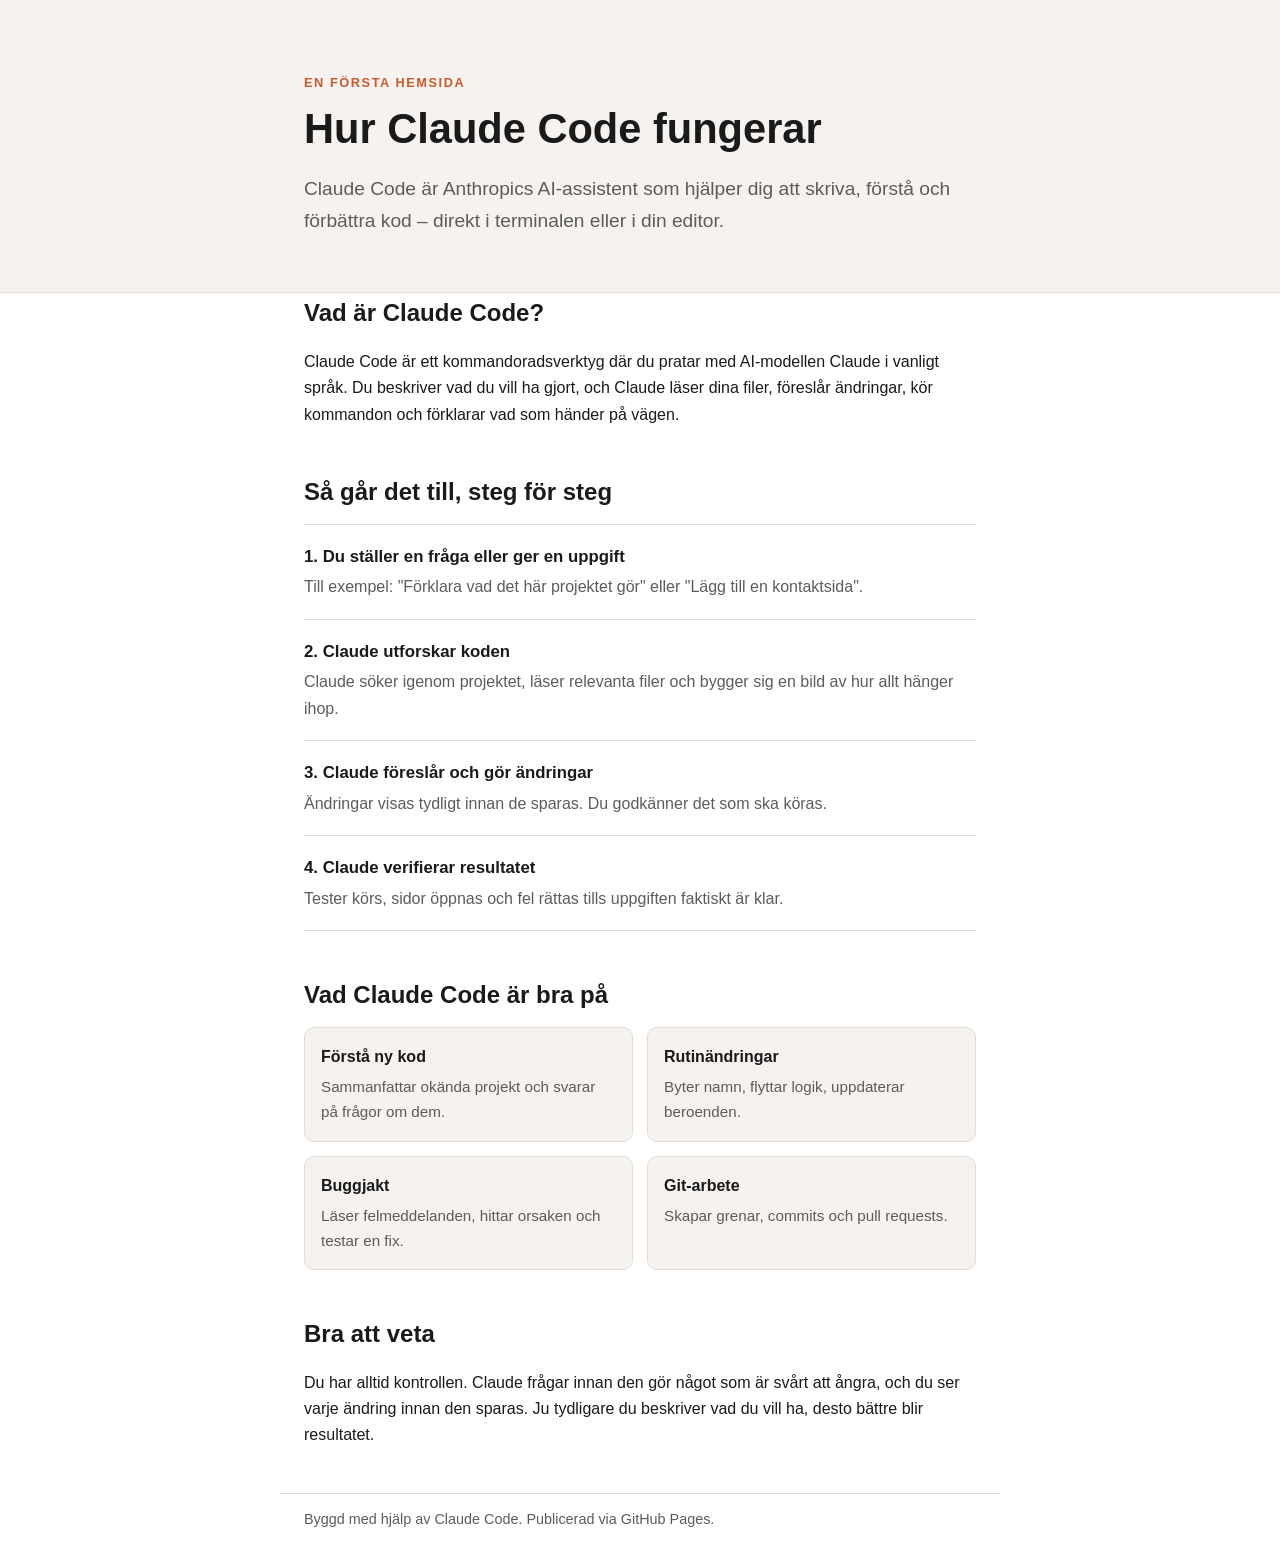
==== index.html @ 73a7a4e3 "Första versionen av hemsidan om Claude Code Co-Authored-By: Claude Sonnet 5 <noreply@anthropic.com>" ====
<!DOCTYPE html>
<html lang="sv">
<head>
  <meta charset="UTF-8" />
  <meta name="viewport" content="width=device-width, initial-scale=1.0" />
  <title>Hur Claude Code fungerar</title>
  <meta name="description" content="En enkel introduktion till Claude Code – Anthropics AI-assistent för programmering i terminalen." />
  <link rel="stylesheet" href="style.css" />
</head>
<body>
  <header class="hero">
    <div class="wrap">
      <p class="kicker">En första hemsida</p>
      <h1>Hur Claude&nbsp;Code fungerar</h1>
      <p class="lead">
        Claude Code är Anthropics AI-assistent som hjälper dig att skriva, förstå
        och förbättra kod – direkt i terminalen eller i din editor.
      </p>
    </div>
  </header>

  <main class="wrap">
    <section>
      <h2>Vad är Claude Code?</h2>
      <p>
        Claude Code är ett kommandoradsverktyg där du pratar med AI-modellen Claude
        i vanligt språk. Du beskriver vad du vill ha gjort, och Claude läser dina
        filer, föreslår ändringar, kör kommandon och förklarar vad som händer på vägen.
      </p>
    </section>

    <section>
      <h2>Så går det till, steg för steg</h2>
      <ol class="steps">
        <li>
          <h3>1. Du ställer en fråga eller ger en uppgift</h3>
          <p>Till exempel: "Förklara vad det här projektet gör" eller "Lägg till en kontaktsida".</p>
        </li>
        <li>
          <h3>2. Claude utforskar koden</h3>
          <p>Claude söker igenom projektet, läser relevanta filer och bygger sig en bild av hur allt hänger ihop.</p>
        </li>
        <li>
          <h3>3. Claude föreslår och gör ändringar</h3>
          <p>Ändringar visas tydligt innan de sparas. Du godkänner det som ska köras.</p>
        </li>
        <li>
          <h3>4. Claude verifierar resultatet</h3>
          <p>Tester körs, sidor öppnas och fel rättas tills uppgiften faktiskt är klar.</p>
        </li>
      </ol>
    </section>

    <section>
      <h2>Vad Claude Code är bra på</h2>
      <ul class="grid">
        <li><strong>Förstå ny kod</strong><span>Sammanfattar okända projekt och svarar på frågor om dem.</span></li>
        <li><strong>Rutinändringar</strong><span>Byter namn, flyttar logik, uppdaterar beroenden.</span></li>
        <li><strong>Buggjakt</strong><span>Läser felmeddelanden, hittar orsaken och testar en fix.</span></li>
        <li><strong>Git-arbete</strong><span>Skapar grenar, commits och pull requests.</span></li>
      </ul>
    </section>

    <section>
      <h2>Bra att veta</h2>
      <p>
        Du har alltid kontrollen. Claude frågar innan den gör något som är svårt att
        ångra, och du ser varje ändring innan den sparas. Ju tydligare du beskriver
        vad du vill ha, desto bättre blir resultatet.
      </p>
    </section>
  </main>

  <footer class="wrap">
    <p>Byggd med hjälp av Claude Code. Publicerad via GitHub Pages.</p>
  </footer>
</body>
</html>
---- style.css ----
:root {
  color-scheme: light dark;
  --bg: #ffffff;
  --fg: #1a1a1a;
  --muted: #5c5c5c;
  --accent: #c65b2e;
  --card: #f5f2ef;
  --border: #e2ddd7;
}

@media (prefers-color-scheme: dark) {
  :root {
    --bg: #16130f;
    --fg: #ece7e1;
    --muted: #a49c92;
    --accent: #e0895c;
    --card: #211d18;
    --border: #322c25;
  }
}

* { box-sizing: border-box; }

body {
  margin: 0;
  background: var(--bg);
  color: var(--fg);
  font-family: -apple-system, BlinkMacSystemFont, "Segoe UI", Roboto, Helvetica, Arial, sans-serif;
  line-height: 1.65;
}

.wrap {
  max-width: 720px;
  margin: 0 auto;
  padding: 0 24px;
}

.hero {
  background: var(--card);
  border-bottom: 1px solid var(--border);
  padding: 72px 0 56px;
}

.kicker {
  text-transform: uppercase;
  letter-spacing: 0.12em;
  font-size: 0.8rem;
  font-weight: 600;
  color: var(--accent);
  margin: 0 0 12px;
}

h1 {
  font-size: 2.6rem;
  line-height: 1.15;
  margin: 0 0 20px;
}

.lead {
  font-size: 1.2rem;
  color: var(--muted);
  margin: 0;
}

main { padding: 48px 0; }

section { margin-bottom: 44px; }

h2 {
  font-size: 1.5rem;
  margin: 0 0 12px;
}

h3 {
  font-size: 1.05rem;
  margin: 0 0 4px;
}

.steps {
  list-style: none;
  padding: 0;
  margin: 0;
  counter-reset: step;
}

.steps li {
  padding: 18px 0;
  border-top: 1px solid var(--border);
}

.steps li:last-child { border-bottom: 1px solid var(--border); }

.steps p { margin: 0; color: var(--muted); }

.grid {
  list-style: none;
  padding: 0;
  margin: 0;
  display: grid;
  grid-template-columns: repeat(2, 1fr);
  gap: 14px;
}

.grid li {
  background: var(--card);
  border: 1px solid var(--border);
  border-radius: 10px;
  padding: 16px;
  display: flex;
  flex-direction: column;
  gap: 4px;
}

.grid span { color: var(--muted); font-size: 0.95rem; }

footer {
  border-top: 1px solid var(--border);
  padding: 28px 0 56px;
  color: var(--muted);
  font-size: 0.9rem;
}

@media (max-width: 560px) {
  h1 { font-size: 2rem; }
  .grid { grid-template-columns: 1fr; }
  .hero { padding: 48px 0 40px; }
}
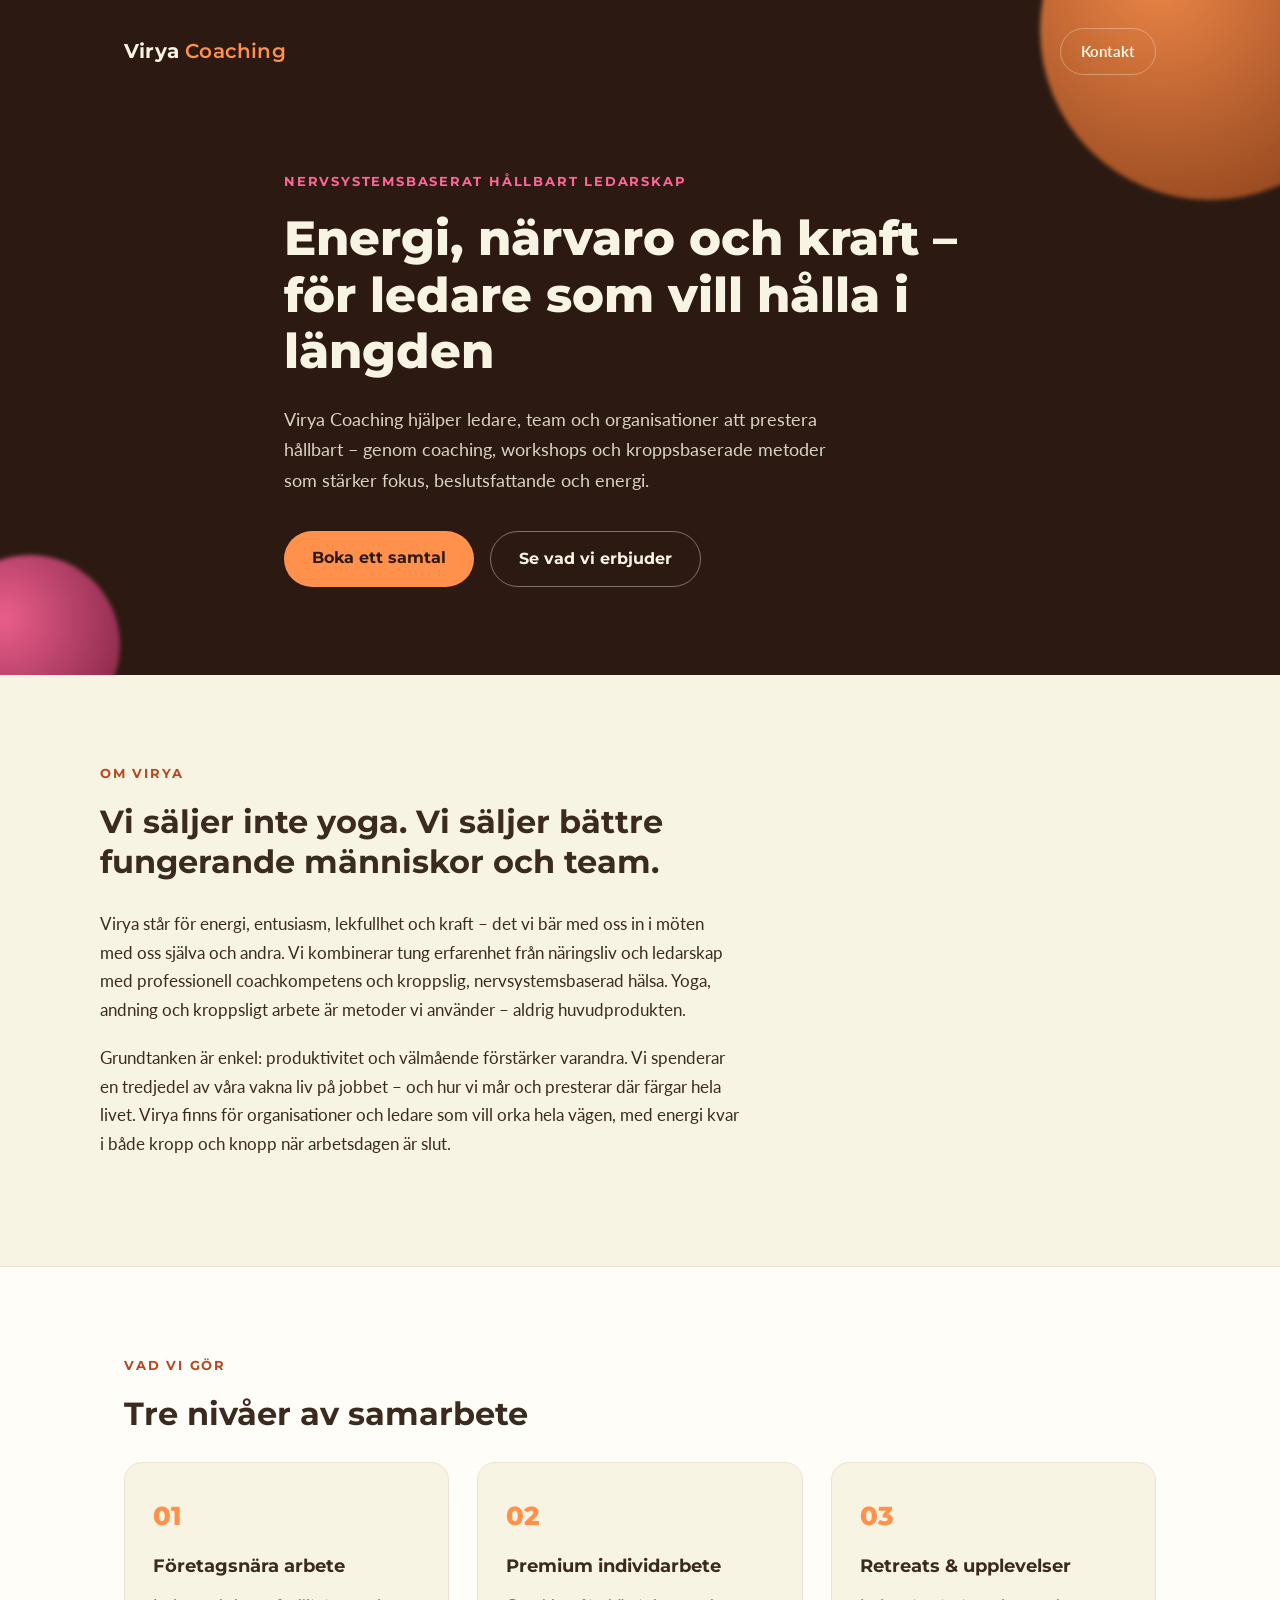
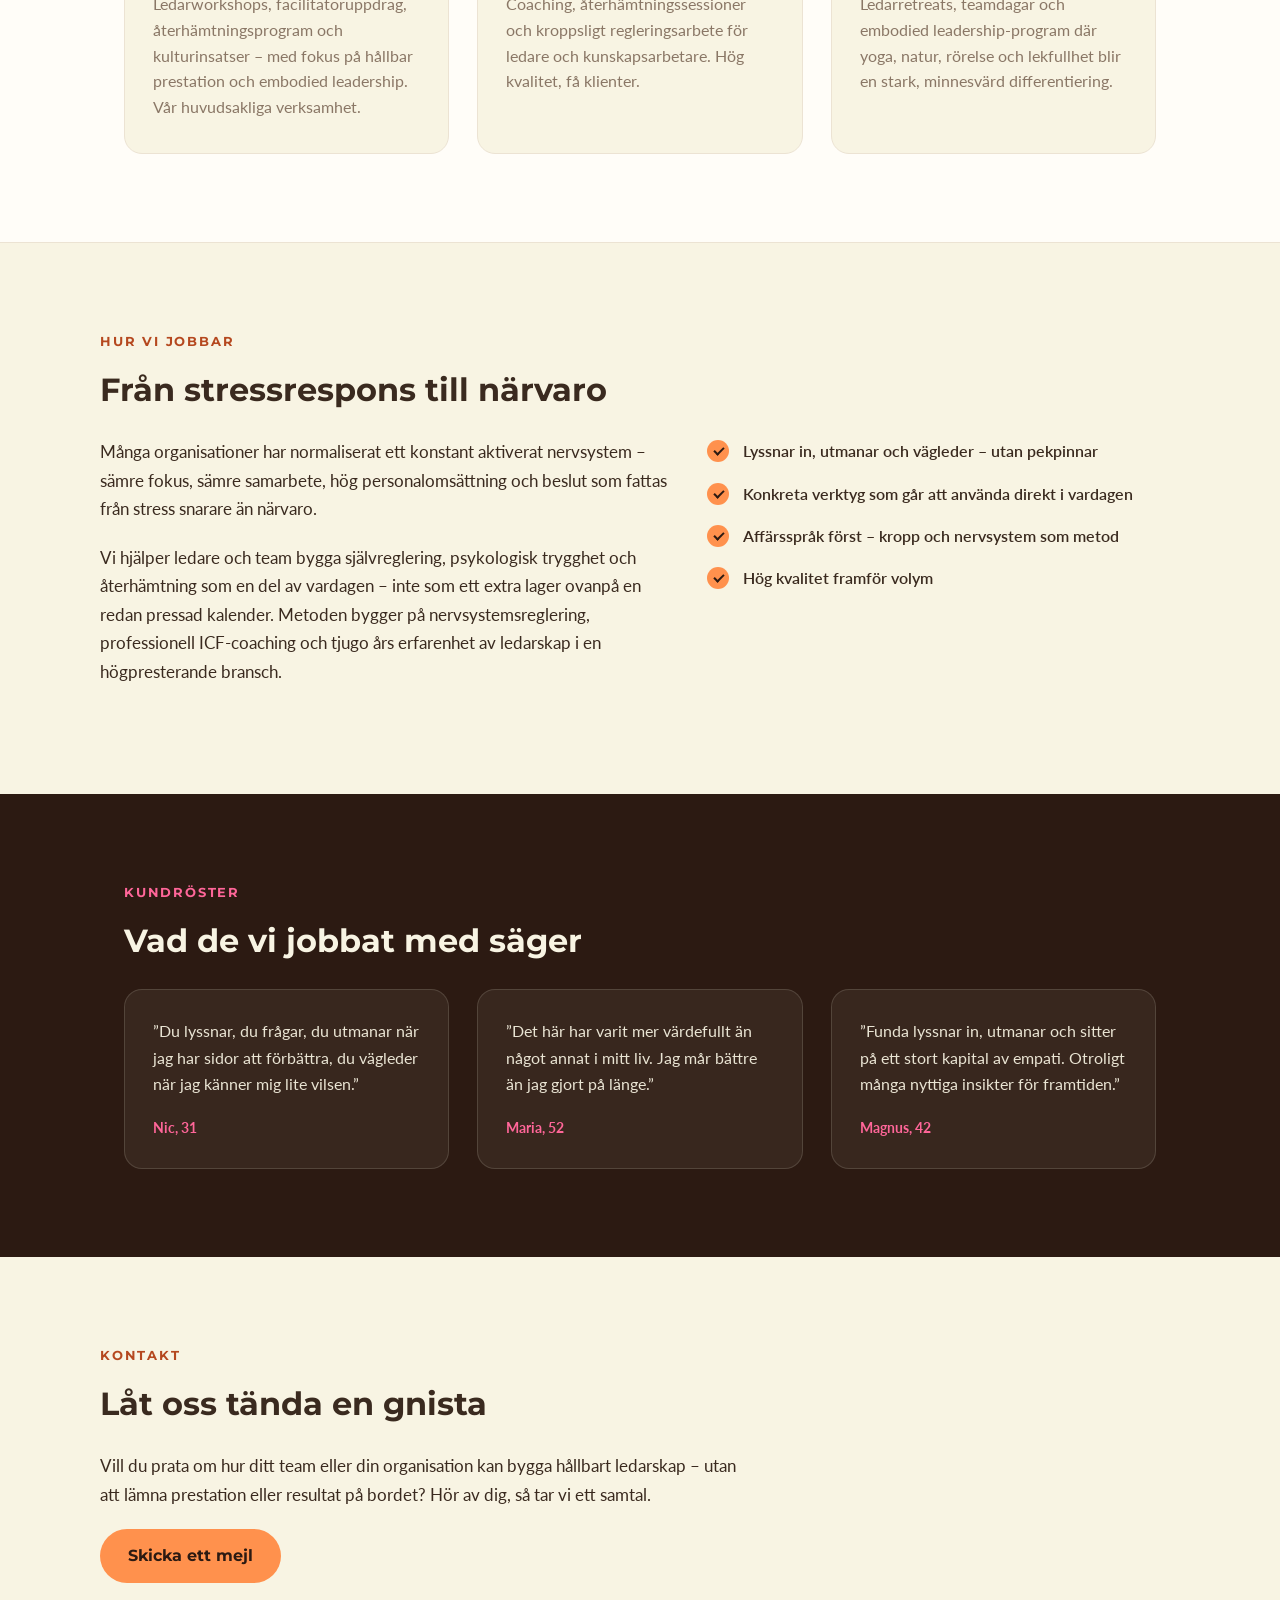
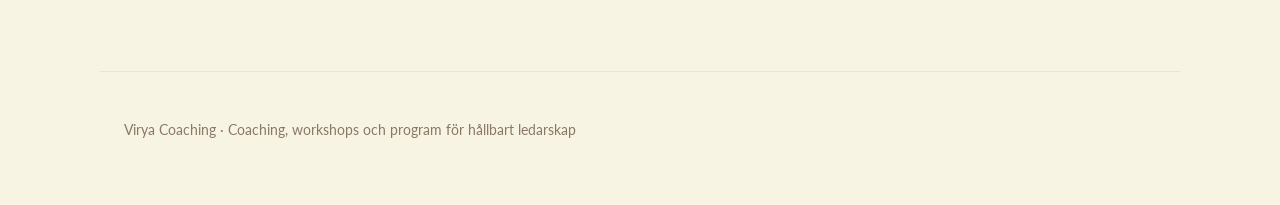
==== commit 4ac9d0c7: "Ersätt Claude Code-sidan med Virya Coachings landningssida Ny hemsida med företagets erbjudande, arb" ====
--- a/index.html
+++ b/index.html
@@ -3,76 +3,154 @@
 <head>
   <meta charset="UTF-8" />
   <meta name="viewport" content="width=device-width, initial-scale=1.0" />
-  <title>Hur Claude Code fungerar</title>
-  <meta name="description" content="En enkel introduktion till Claude Code – Anthropics AI-assistent för programmering i terminalen." />
+  <title>Virya Coaching</title>
+  <meta name="description" content="Virya Coaching – nervsystemsbaserat hållbart ledarskap. Coaching, workshops och program för ledare, team och organisationer som vill prestera hållbart." />
+  <link rel="preconnect" href="https://fonts.googleapis.com" />
+  <link rel="preconnect" href="https://fonts.gstatic.com" crossorigin />
+  <link href="https://fonts.googleapis.com/css2?family=Montserrat:wght@500;600;700;800&family=Lato:wght@400;700&display=swap" rel="stylesheet" />
   <link rel="stylesheet" href="style.css" />
 </head>
 <body>
+
   <header class="hero">
-    <div class="wrap">
-      <p class="kicker">En första hemsida</p>
-      <h1>Hur Claude&nbsp;Code fungerar</h1>
+    <div class="blob blob--orange" aria-hidden="true"></div>
+    <div class="blob blob--rosa" aria-hidden="true"></div>
+    <nav class="wrap nav">
+      <span class="logo">Virya <span>Coaching</span></span>
+      <a class="nav-cta" href="#kontakt">Kontakt</a>
+    </nav>
+    <div class="wrap hero-inner">
+      <p class="kicker">Nervsystemsbaserat hållbart ledarskap</p>
+      <h1>Energi, närvaro och kraft&nbsp;– <br class="hide-mobile" />för ledare som vill hålla i längden</h1>
       <p class="lead">
-        Claude Code är Anthropics AI-assistent som hjälper dig att skriva, förstå
-        och förbättra kod – direkt i terminalen eller i din editor.
+        Virya Coaching hjälper ledare, team och organisationer att prestera
+        hållbart – genom coaching, workshops och kroppsbaserade metoder som
+        stärker fokus, beslutsfattande och energi.
       </p>
+      <div class="hero-actions">
+        <a class="btn btn--primary" href="#kontakt">Boka ett samtal</a>
+        <a class="btn btn--ghost" href="#vad-vi-gor">Se vad vi erbjuder</a>
+      </div>
     </div>
   </header>
 
-  <main class="wrap">
-    <section>
-      <h2>Vad är Claude Code?</h2>
-      <p>
-        Claude Code är ett kommandoradsverktyg där du pratar med AI-modellen Claude
-        i vanligt språk. Du beskriver vad du vill ha gjort, och Claude läser dina
-        filer, föreslår ändringar, kör kommandon och förklarar vad som händer på vägen.
+  <main>
+
+    <section id="om-oss" class="wrap section">
+      <p class="kicker kicker--dark">Om Virya</p>
+      <h2>Vi säljer inte yoga. Vi säljer bättre fungerande människor och team.</h2>
+      <p class="section-lead">
+        Virya står för energi, entusiasm, lekfullhet och kraft – det vi bär med
+        oss in i möten med oss själva och andra. Vi kombinerar tung erfarenhet
+        från näringsliv och ledarskap med professionell coachkompetens och
+        kroppslig, nervsystemsbaserad hälsa. Yoga, andning och kroppsligt
+        arbete är metoder vi använder – aldrig huvudprodukten.
+      </p>
+      <p class="section-lead">
+        Grundtanken är enkel: produktivitet och välmående förstärker varandra.
+        Vi spenderar en tredjedel av våra vakna liv på jobbet – och hur vi mår
+        och presterar där färgar hela livet. Virya finns för organisationer och
+        ledare som vill orka hela vägen, med energi kvar i både kropp och
+        knopp när arbetsdagen är slut.
       </p>
     </section>
 
-    <section>
-      <h2>Så går det till, steg för steg</h2>
-      <ol class="steps">
-        <li>
-          <h3>1. Du ställer en fråga eller ger en uppgift</h3>
-          <p>Till exempel: "Förklara vad det här projektet gör" eller "Lägg till en kontaktsida".</p>
-        </li>
-        <li>
-          <h3>2. Claude utforskar koden</h3>
-          <p>Claude söker igenom projektet, läser relevanta filer och bygger sig en bild av hur allt hänger ihop.</p>
-        </li>
-        <li>
-          <h3>3. Claude föreslår och gör ändringar</h3>
-          <p>Ändringar visas tydligt innan de sparas. Du godkänner det som ska köras.</p>
-        </li>
-        <li>
-          <h3>4. Claude verifierar resultatet</h3>
-          <p>Tester körs, sidor öppnas och fel rättas tills uppgiften faktiskt är klar.</p>
-        </li>
-      </ol>
+    <section id="vad-vi-gor" class="section section--card">
+      <div class="wrap">
+        <p class="kicker kicker--dark">Vad vi gör</p>
+        <h2>Tre nivåer av samarbete</h2>
+        <div class="grid grid--3">
+          <article class="card">
+            <span class="card-number">01</span>
+            <h3>Företagsnära arbete</h3>
+            <p>Ledarworkshops, facilitatoruppdrag, återhämtningsprogram och
+              kulturinsatser – med fokus på hållbar prestation och embodied
+              leadership. Vår huvudsakliga verksamhet.</p>
+          </article>
+          <article class="card">
+            <span class="card-number">02</span>
+            <h3>Premium individarbete</h3>
+            <p>Coaching, återhämtningssessioner och kroppsligt regleringsarbete
+              för ledare och kunskapsarbetare. Hög kvalitet, få klienter.</p>
+          </article>
+          <article class="card">
+            <span class="card-number">03</span>
+            <h3>Retreats &amp; upplevelser</h3>
+            <p>Ledarretreats, teamdagar och embodied leadership-program där
+              yoga, natur, rörelse och lekfullhet blir en stark, minnesvärd
+              differentiering.</p>
+          </article>
+        </div>
+      </div>
     </section>
 
-    <section>
-      <h2>Vad Claude Code är bra på</h2>
-      <ul class="grid">
-        <li><strong>Förstå ny kod</strong><span>Sammanfattar okända projekt och svarar på frågor om dem.</span></li>
-        <li><strong>Rutinändringar</strong><span>Byter namn, flyttar logik, uppdaterar beroenden.</span></li>
-        <li><strong>Buggjakt</strong><span>Läser felmeddelanden, hittar orsaken och testar en fix.</span></li>
-        <li><strong>Git-arbete</strong><span>Skapar grenar, commits och pull requests.</span></li>
-      </ul>
+    <section id="hur-vi-jobbar" class="wrap section">
+      <p class="kicker kicker--dark">Hur vi jobbar</p>
+      <h2>Från stressrespons till närvaro</h2>
+      <div class="grid grid--2 grid--align-center">
+        <div>
+          <p class="section-lead">
+            Många organisationer har normaliserat ett konstant aktiverat
+            nervsystem – sämre fokus, sämre samarbete, hög personalomsättning
+            och beslut som fattas från stress snarare än närvaro.
+          </p>
+          <p class="section-lead">
+            Vi hjälper ledare och team bygga självreglering, psykologisk
+            trygghet och återhämtning som en del av vardagen – inte som ett
+            extra lager ovanpå en redan pressad kalender. Metoden bygger på
+            nervsystemsreglering, professionell ICF-coaching och tjugo års
+            erfarenhet av ledarskap i en högpresterande bransch.
+          </p>
+        </div>
+        <ul class="checklist">
+          <li>Lyssnar in, utmanar och vägleder – utan pekpinnar</li>
+          <li>Konkreta verktyg som går att använda direkt i vardagen</li>
+          <li>Affärsspråk först – kropp och nervsystem som metod</li>
+          <li>Hög kvalitet framför volym</li>
+        </ul>
+      </div>
     </section>
 
-    <section>
-      <h2>Bra att veta</h2>
-      <p>
-        Du har alltid kontrollen. Claude frågar innan den gör något som är svårt att
-        ångra, och du ser varje ändring innan den sparas. Ju tydligare du beskriver
-        vad du vill ha, desto bättre blir resultatet.
+    <section id="rosterna" class="section section--dark">
+      <div class="wrap">
+        <p class="kicker">Kundröster</p>
+        <h2 class="h2--light">Vad de vi jobbat med säger</h2>
+        <div class="grid grid--3">
+          <blockquote class="quote">
+            <p>”Du lyssnar, du frågar, du utmanar när jag har sidor att
+              förbättra, du vägleder när jag känner mig lite vilsen.”</p>
+            <cite>Nic, 31</cite>
+          </blockquote>
+          <blockquote class="quote">
+            <p>”Det här har varit mer värdefullt än något annat i mitt liv.
+              Jag mår bättre än jag gjort på länge.”</p>
+            <cite>Maria, 52</cite>
+          </blockquote>
+          <blockquote class="quote">
+            <p>”Funda lyssnar in, utmanar och sitter på ett stort kapital av
+              empati. Otroligt många nyttiga insikter för framtiden.”</p>
+            <cite>Magnus, 42</cite>
+          </blockquote>
+        </div>
+      </div>
+    </section>
+
+    <section id="kontakt" class="wrap section section--contact">
+      <p class="kicker kicker--dark">Kontakt</p>
+      <h2>Låt oss tända en gnista</h2>
+      <p class="section-lead">
+        Vill du prata om hur ditt team eller din organisation kan bygga
+        hållbart ledarskap – utan att lämna prestation eller resultat på
+        bordet? Hör av dig, så tar vi ett samtal.
       </p>
+      <a class="btn btn--primary" href="mailto:hej@viryacoaching.se">Skicka ett mejl</a>
     </section>
+
   </main>
 
-  <footer class="wrap">
-    <p>Byggd med hjälp av Claude Code. Publicerad via GitHub Pages.</p>
+  <footer class="wrap footer">
+    <p>Virya Coaching · Coaching, workshops och program för hållbart ledarskap</p>
   </footer>
+
 </body>
 </html>
--- a/style.css
+++ b/style.css
@@ -1,127 +1,315 @@
 :root {
-  color-scheme: light dark;
-  --bg: #ffffff;
-  --fg: #1a1a1a;
-  --muted: #5c5c5c;
-  --accent: #c65b2e;
-  --card: #f5f2ef;
-  --border: #e2ddd7;
-}
-
-@media (prefers-color-scheme: dark) {
-  :root {
-    --bg: #16130f;
-    --fg: #ece7e1;
-    --muted: #a49c92;
-    --accent: #e0895c;
-    --card: #211d18;
-    --border: #322c25;
-  }
+  color-scheme: light;
+  --orange: #ff914d;
+  --orange-deep: #b5481f;
+  --beige: #f8f4e3;
+  --beige-card: #fffdf8;
+  --rosa: #ff6699;
+  --dark: #3a2a1f;
+  --dark-bg: #2c1a12;
+  --muted: #8a7766;
+  --border: #ece3d3;
+  --font-head: "Montserrat", -apple-system, BlinkMacSystemFont, "Segoe UI", sans-serif;
+  --font-body: "Lato", -apple-system, BlinkMacSystemFont, "Segoe UI", sans-serif;
 }
 
 * { box-sizing: border-box; }
+
+html { scroll-behavior: smooth; }
 
 body {
   margin: 0;
-  background: var(--bg);
-  color: var(--fg);
-  font-family: -apple-system, BlinkMacSystemFont, "Segoe UI", Roboto, Helvetica, Arial, sans-serif;
+  background: var(--beige);
+  color: var(--dark);
+  font-family: var(--font-body);
   line-height: 1.65;
+  -webkit-font-smoothing: antialiased;
 }
 
 .wrap {
-  max-width: 720px;
+  max-width: 1080px;
   margin: 0 auto;
   padding: 0 24px;
 }
 
+a { color: inherit; }
+
+/* ---------- Hero ---------- */
+
 .hero {
-  background: var(--card);
-  border-bottom: 1px solid var(--border);
-  padding: 72px 0 56px;
+  position: relative;
+  overflow: hidden;
+  background: var(--dark-bg);
+  color: var(--beige);
+  padding-bottom: 88px;
+}
+
+.blob {
+  position: absolute;
+  border-radius: 50%;
+  filter: blur(2px);
+  opacity: 0.9;
+  pointer-events: none;
+}
+
+.blob--orange {
+  width: 340px;
+  height: 340px;
+  top: -140px;
+  right: -100px;
+  background: radial-gradient(circle at 35% 35%, var(--orange), #a85224 75%);
+}
+
+.blob--rosa {
+  width: 180px;
+  height: 180px;
+  bottom: -60px;
+  left: -60px;
+  background: radial-gradient(circle at 35% 35%, var(--rosa), #9c2f56 75%);
+}
+
+.nav {
+  position: relative;
+  z-index: 2;
+  display: flex;
+  align-items: center;
+  justify-content: space-between;
+  padding: 28px 24px 0;
+}
+
+.logo {
+  font-family: var(--font-head);
+  font-weight: 700;
+  font-size: 1.25rem;
+  letter-spacing: 0.01em;
+}
+
+.logo span { color: var(--orange); font-weight: 600; }
+
+.nav-cta {
+  text-decoration: none;
+  font-weight: 700;
+  font-size: 0.95rem;
+  padding: 10px 20px;
+  border: 1px solid rgba(248, 244, 227, 0.35);
+  border-radius: 999px;
+  transition: background 0.2s ease, border-color 0.2s ease;
+}
+
+.nav-cta:hover {
+  background: rgba(248, 244, 227, 0.1);
+  border-color: rgba(248, 244, 227, 0.6);
+}
+
+.hero-inner {
+  position: relative;
+  z-index: 2;
+  padding-top: 96px;
+  max-width: 760px;
 }
 
 .kicker {
+  font-family: var(--font-head);
   text-transform: uppercase;
-  letter-spacing: 0.12em;
+  letter-spacing: 0.14em;
   font-size: 0.8rem;
-  font-weight: 600;
-  color: var(--accent);
-  margin: 0 0 12px;
-}
-
-h1 {
-  font-size: 2.6rem;
-  line-height: 1.15;
+  font-weight: 700;
+  color: var(--rosa);
+  margin: 0 0 18px;
+}
+
+.kicker--dark { color: var(--orange-deep); }
+
+.hero h1 {
+  font-family: var(--font-head);
+  font-weight: 800;
+  font-size: 3rem;
+  line-height: 1.18;
+  margin: 0 0 24px;
+}
+
+.lead {
+  font-size: 1.15rem;
+  color: rgba(248, 244, 227, 0.85);
+  max-width: 560px;
+  margin: 0 0 36px;
+}
+
+.hero-actions { display: flex; gap: 16px; flex-wrap: wrap; }
+
+.btn {
+  display: inline-block;
+  text-decoration: none;
+  font-family: var(--font-head);
+  font-weight: 700;
+  font-size: 0.98rem;
+  padding: 14px 28px;
+  border-radius: 999px;
+  transition: transform 0.15s ease, box-shadow 0.15s ease, background 0.15s ease;
+}
+
+.btn--primary {
+  background: var(--orange);
+  color: #2c1a12;
+}
+
+.btn--primary:hover {
+  background: #ffa568;
+  transform: translateY(-1px);
+}
+
+.btn--ghost {
+  background: transparent;
+  color: var(--beige);
+  border: 1px solid rgba(248, 244, 227, 0.4);
+}
+
+.btn--ghost:hover {
+  border-color: rgba(248, 244, 227, 0.8);
+  transform: translateY(-1px);
+}
+
+/* ---------- Sections ---------- */
+
+.section { padding: 88px 0; }
+
+h2 {
+  font-family: var(--font-head);
+  font-weight: 700;
+  font-size: 2rem;
+  line-height: 1.25;
+  margin: 0 0 28px;
+  max-width: 640px;
+}
+
+.h2--light { color: var(--beige); }
+
+.section-lead {
+  font-size: 1.08rem;
+  color: var(--dark);
+  max-width: 640px;
   margin: 0 0 20px;
 }
 
-.lead {
-  font-size: 1.2rem;
+.section--card { background: var(--beige-card); border-top: 1px solid var(--border); border-bottom: 1px solid var(--border); }
+
+.grid {
+  display: grid;
+  gap: 28px;
+  margin-top: 12px;
+}
+
+.grid--3 { grid-template-columns: repeat(3, 1fr); }
+.grid--2 { grid-template-columns: 1.1fr 0.9fr; }
+.grid--align-center { align-items: start; }
+
+.card {
+  background: var(--beige);
+  border: 1px solid var(--border);
+  border-radius: 18px;
+  padding: 32px 28px;
+}
+
+.card-number {
+  font-family: var(--font-head);
+  font-weight: 800;
+  font-size: 1.6rem;
+  color: var(--orange);
+  display: block;
+  margin-bottom: 14px;
+}
+
+.card h3 {
+  font-family: var(--font-head);
+  font-size: 1.15rem;
+  margin: 0 0 10px;
+}
+
+.card p {
+  margin: 0;
   color: var(--muted);
+  font-size: 0.98rem;
+}
+
+.checklist {
+  list-style: none;
   margin: 0;
-}
-
-main { padding: 48px 0; }
-
-section { margin-bottom: 44px; }
-
-h2 {
-  font-size: 1.5rem;
-  margin: 0 0 12px;
-}
-
-h3 {
-  font-size: 1.05rem;
-  margin: 0 0 4px;
-}
-
-.steps {
-  list-style: none;
   padding: 0;
-  margin: 0;
-  counter-reset: step;
-}
-
-.steps li {
-  padding: 18px 0;
-  border-top: 1px solid var(--border);
-}
-
-.steps li:last-child { border-bottom: 1px solid var(--border); }
-
-.steps p { margin: 0; color: var(--muted); }
-
-.grid {
-  list-style: none;
-  padding: 0;
-  margin: 0;
-  display: grid;
-  grid-template-columns: repeat(2, 1fr);
-  gap: 14px;
-}
-
-.grid li {
-  background: var(--card);
-  border: 1px solid var(--border);
-  border-radius: 10px;
-  padding: 16px;
   display: flex;
   flex-direction: column;
-  gap: 4px;
-}
-
-.grid span { color: var(--muted); font-size: 0.95rem; }
-
-footer {
-  border-top: 1px solid var(--border);
-  padding: 28px 0 56px;
+  gap: 16px;
+}
+
+.checklist li {
+  position: relative;
+  padding-left: 36px;
+  font-weight: 600;
+  color: var(--dark);
+}
+
+.checklist li::before {
+  content: "";
+  position: absolute;
+  left: 0;
+  top: 2px;
+  width: 22px;
+  height: 22px;
+  border-radius: 50%;
+  background: var(--orange);
+}
+
+.checklist li::after {
+  content: "";
+  position: absolute;
+  left: 7px;
+  top: 9px;
+  width: 8px;
+  height: 4px;
+  border-left: 2px solid #2c1a12;
+  border-bottom: 2px solid #2c1a12;
+  transform: rotate(-45deg);
+}
+
+.section--dark {
+  background: var(--dark-bg);
+  color: var(--beige);
+}
+
+.quote {
+  background: rgba(248, 244, 227, 0.06);
+  border: 1px solid rgba(248, 244, 227, 0.14);
+  border-radius: 18px;
+  padding: 28px;
+  margin: 0;
+}
+
+.quote p {
+  margin: 0 0 16px;
+  font-size: 1rem;
+  color: rgba(248, 244, 227, 0.92);
+}
+
+.quote cite {
+  font-style: normal;
+  font-weight: 700;
+  color: var(--rosa);
+  font-size: 0.9rem;
+}
+
+.section--contact { text-align: left; }
+
+.footer {
+  padding: 32px 24px 48px;
   color: var(--muted);
   font-size: 0.9rem;
-}
-
-@media (max-width: 560px) {
-  h1 { font-size: 2rem; }
-  .grid { grid-template-columns: 1fr; }
-  .hero { padding: 48px 0 40px; }
-}
+  border-top: 1px solid var(--border);
+}
+
+@media (max-width: 860px) {
+  .grid--3 { grid-template-columns: 1fr; }
+  .grid--2 { grid-template-columns: 1fr; }
+  .hero h1 { font-size: 2.2rem; }
+  .hero-inner { padding-top: 72px; }
+  .section { padding: 64px 0; }
+  .hide-mobile { display: none; }
+}
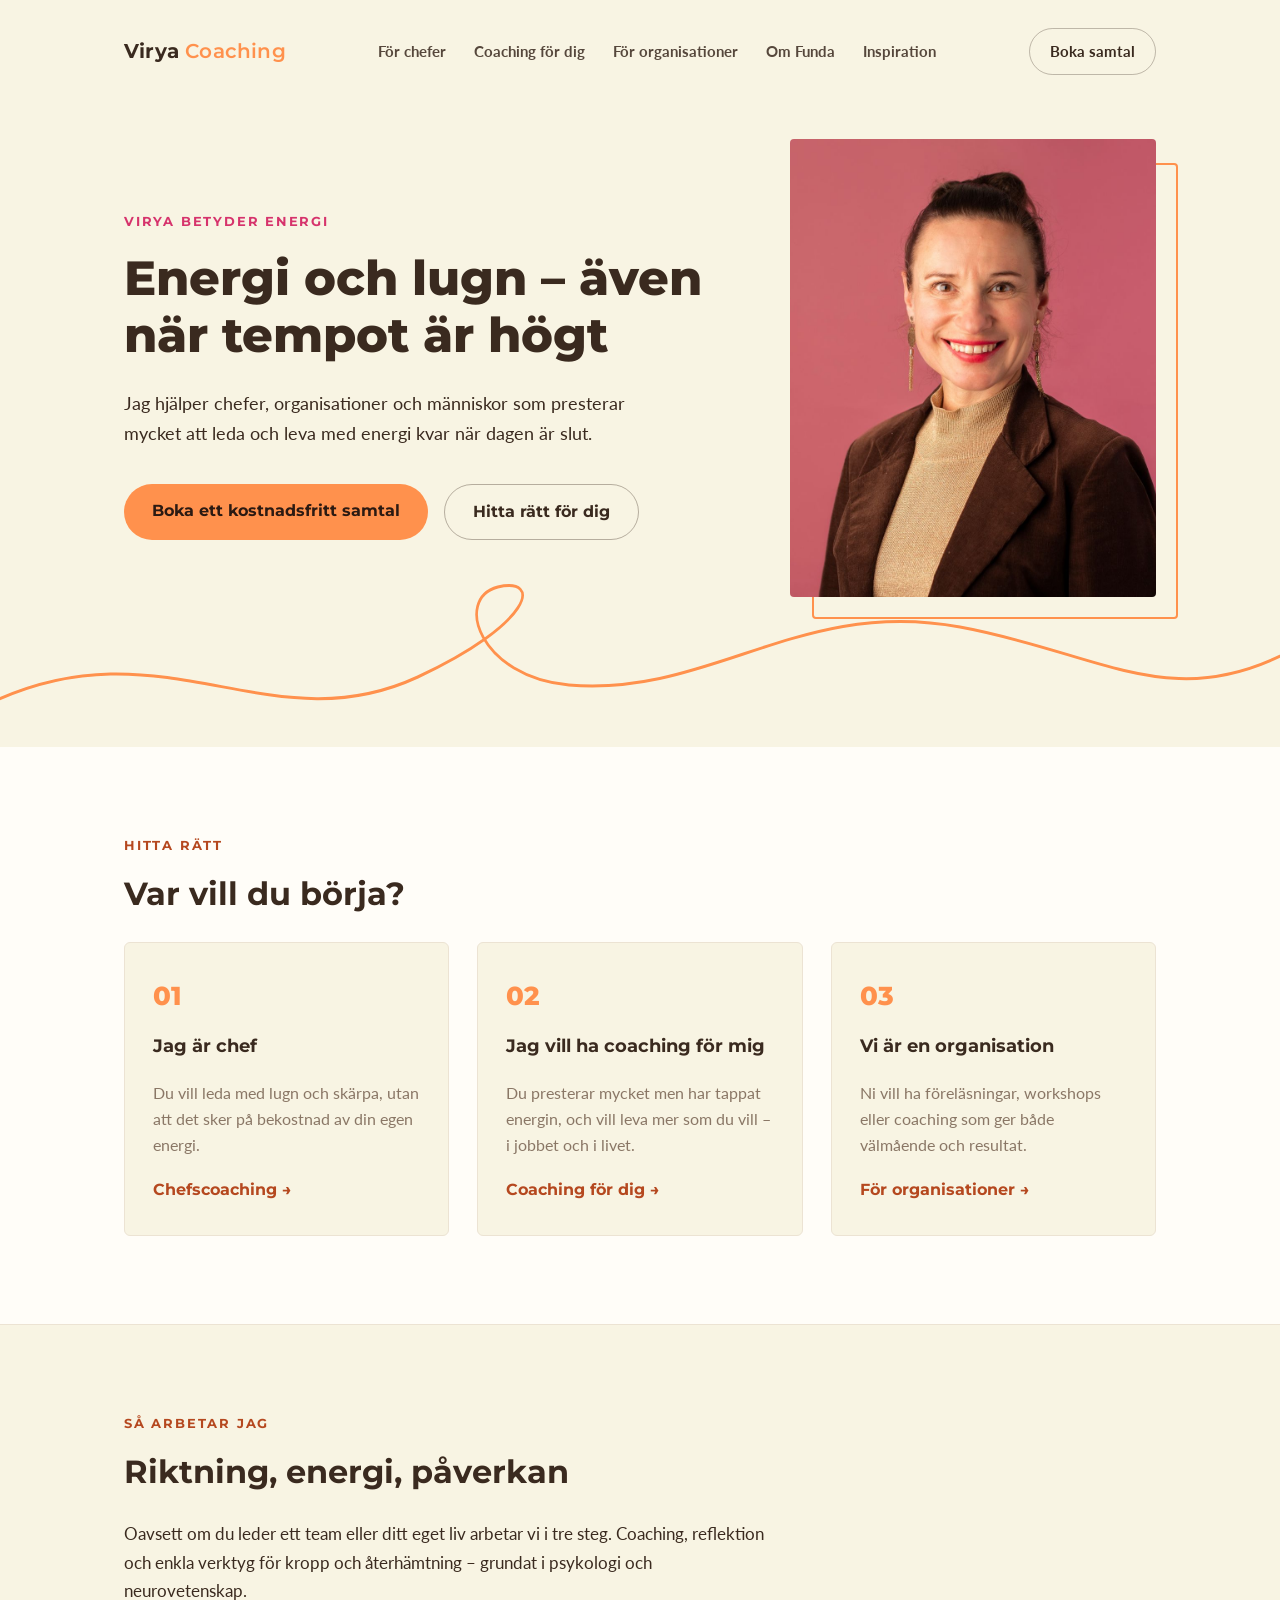
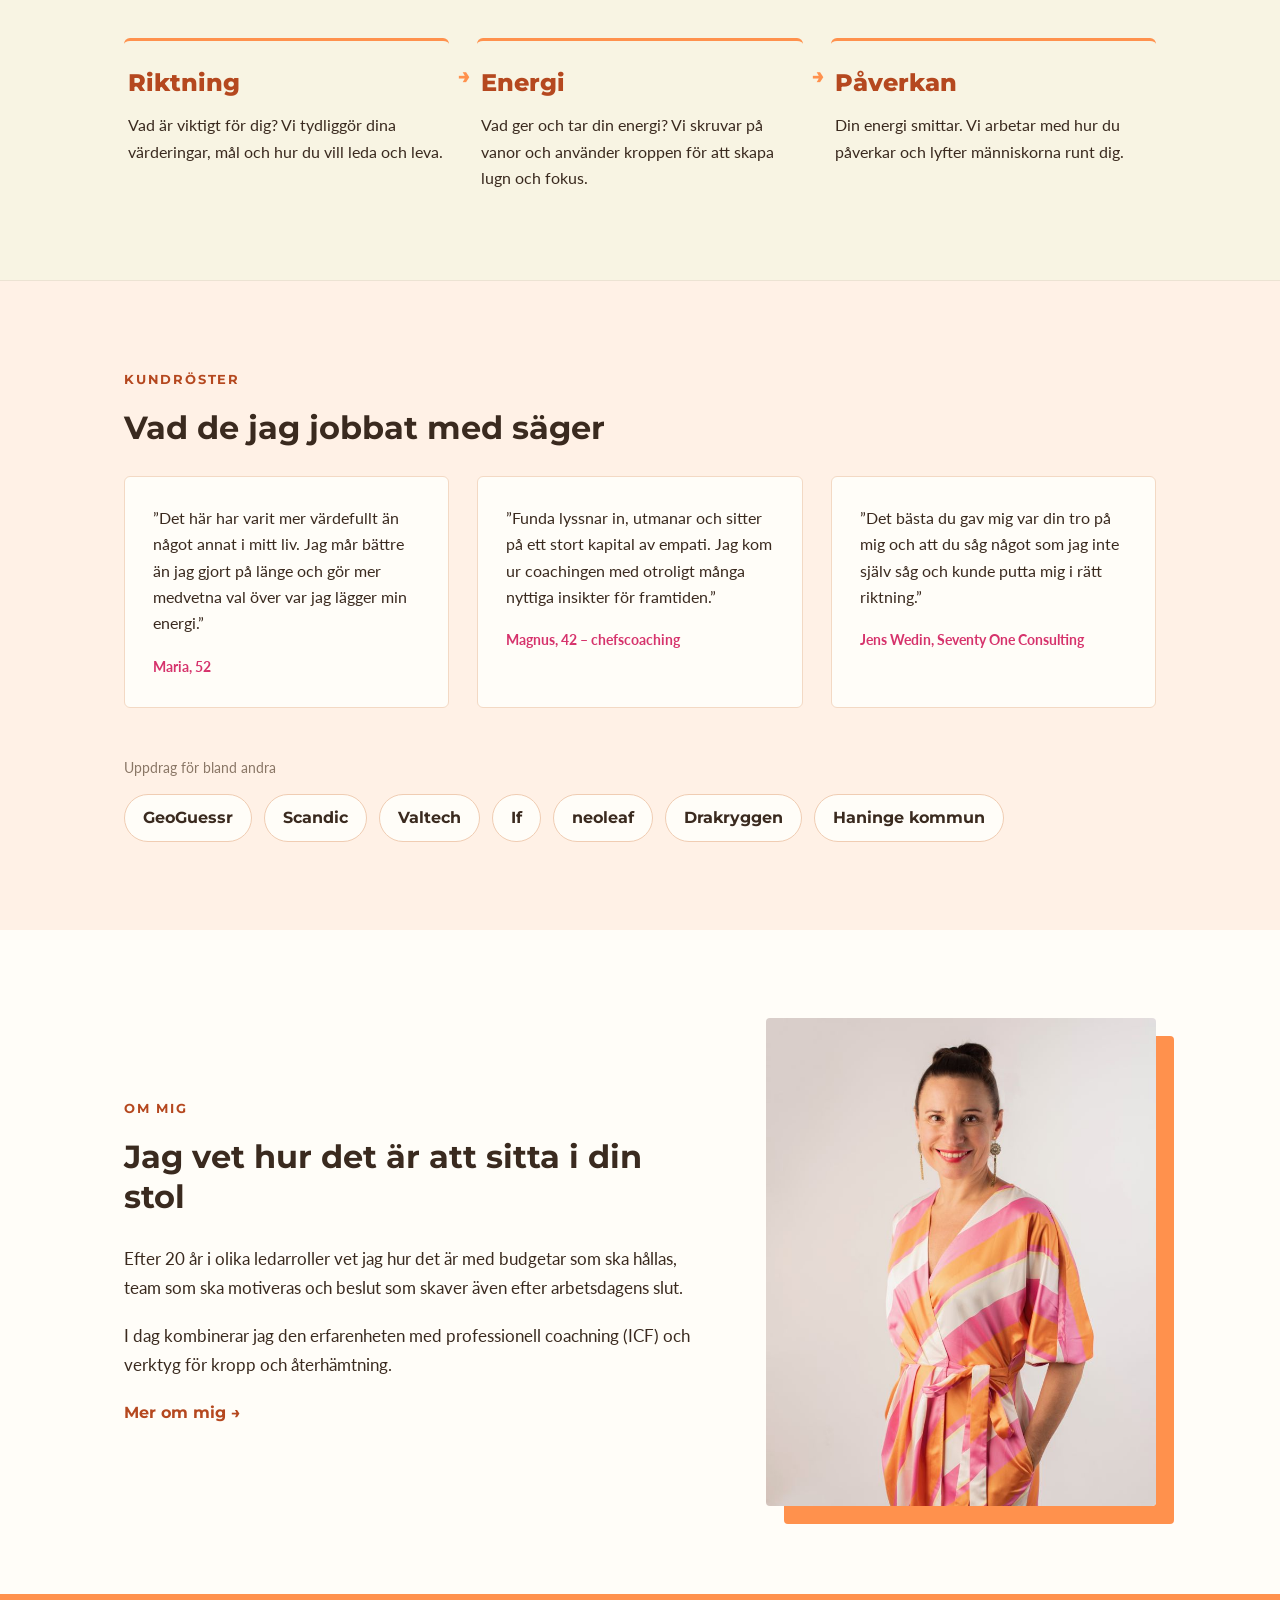
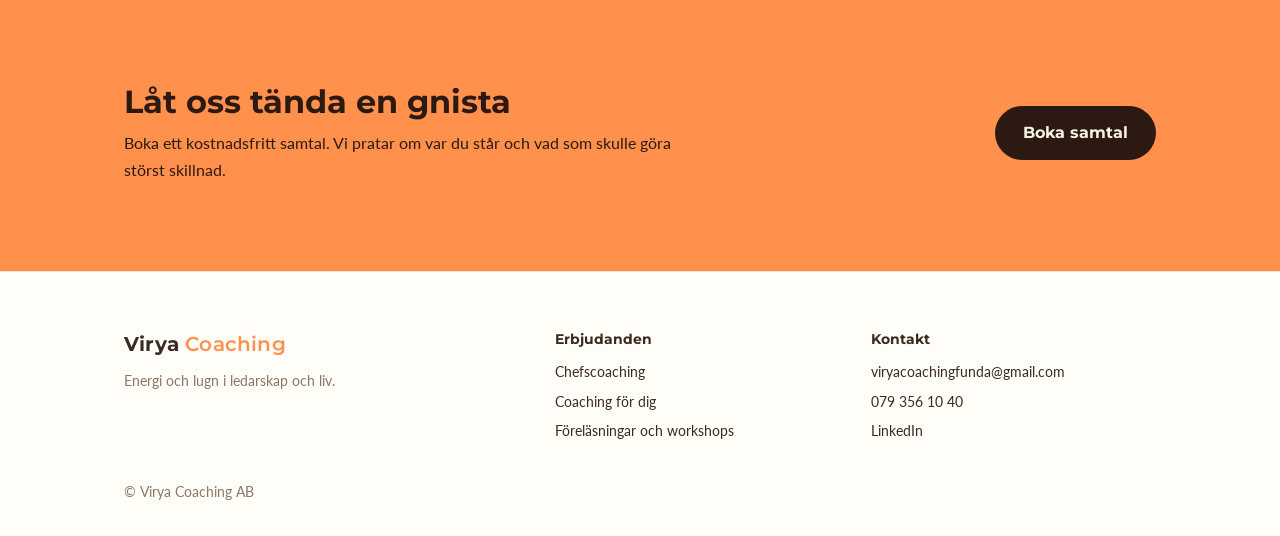
==== commit d6c0910d: "Ny flersidig webbplats för Virya" ====
--- a/index.html
+++ b/index.html
@@ -3,153 +3,150 @@
 <head>
   <meta charset="UTF-8" />
   <meta name="viewport" content="width=device-width, initial-scale=1.0" />
-  <title>Virya Coaching</title>
-  <meta name="description" content="Virya Coaching – nervsystemsbaserat hållbart ledarskap. Coaching, workshops och program för ledare, team och organisationer som vill prestera hållbart." />
+  <title>Virya Coaching – energi och lugn i ledarskap och liv</title>
+  <meta name="description" content="Chefscoaching, coaching för dig som presterar mycket och föreläsningar om energi och hållbar prestation. Funda Denizhan – ICF-coach med 20 år i ledarroller." />
   <link rel="preconnect" href="https://fonts.googleapis.com" />
   <link rel="preconnect" href="https://fonts.gstatic.com" crossorigin />
   <link href="https://fonts.googleapis.com/css2?family=Montserrat:wght@500;600;700;800&family=Lato:wght@400;700&display=swap" rel="stylesheet" />
   <link rel="stylesheet" href="style.css" />
 </head>
 <body>
-
-  <header class="hero">
+  <header class="hero hero--split hero--home">
     <div class="blob blob--orange" aria-hidden="true"></div>
     <div class="blob blob--rosa" aria-hidden="true"></div>
     <nav class="wrap nav">
-      <span class="logo">Virya <span>Coaching</span></span>
-      <a class="nav-cta" href="#kontakt">Kontakt</a>
+      <a class="logo" href="index.html">Virya <span>Coaching</span></a>
+      <div class="nav-links">
+        <a href="chefscoaching.html">För chefer</a>
+        <a href="coaching.html">Coaching för dig</a>
+        <a href="organisationer.html">För organisationer</a>
+        <a href="om.html">Om Funda</a>
+        <a href="inspiration.html">Inspiration</a>
+      </div>
+      <a class="nav-cta" href="kontakt.html">Boka samtal</a>
     </nav>
-    <div class="wrap hero-inner">
-      <p class="kicker">Nervsystemsbaserat hållbart ledarskap</p>
-      <h1>Energi, närvaro och kraft&nbsp;– <br class="hide-mobile" />för ledare som vill hålla i längden</h1>
-      <p class="lead">
-        Virya Coaching hjälper ledare, team och organisationer att prestera
-        hållbart – genom coaching, workshops och kroppsbaserade metoder som
-        stärker fokus, beslutsfattande och energi.
-      </p>
-      <div class="hero-actions">
-        <a class="btn btn--primary" href="#kontakt">Boka ett samtal</a>
-        <a class="btn btn--ghost" href="#vad-vi-gor">Se vad vi erbjuder</a>
+    <div class="wrap hero-grid">
+      <div class="hero-inner">
+        <p class="kicker">Virya betyder energi</p>
+        <h1>Energi och lugn&nbsp;– även när tempot är högt</h1>
+        <p class="lead">Jag hjälper chefer, organisationer och människor som presterar mycket att leda och leva med energi kvar när dagen är slut.</p>
+        <div class="hero-actions">
+        <a class="btn btn--primary" href="kontakt.html">Boka ett kostnadsfritt samtal</a>
+        <a class="btn btn--ghost" href="#vagar">Hitta rätt för dig</a>
+        </div>
       </div>
+      <div class="hero-photo"><img src="img/funda-rosa.jpg" alt="Funda Denizhan, coach och grundare av Virya Coaching" /></div>
     </div>
   </header>
 
   <main>
-
-    <section id="om-oss" class="wrap section">
-      <p class="kicker kicker--dark">Om Virya</p>
-      <h2>Vi säljer inte yoga. Vi säljer bättre fungerande människor och team.</h2>
-      <p class="section-lead">
-        Virya står för energi, entusiasm, lekfullhet och kraft – det vi bär med
-        oss in i möten med oss själva och andra. Vi kombinerar tung erfarenhet
-        från näringsliv och ledarskap med professionell coachkompetens och
-        kroppslig, nervsystemsbaserad hälsa. Yoga, andning och kroppsligt
-        arbete är metoder vi använder – aldrig huvudprodukten.
-      </p>
-      <p class="section-lead">
-        Grundtanken är enkel: produktivitet och välmående förstärker varandra.
-        Vi spenderar en tredjedel av våra vakna liv på jobbet – och hur vi mår
-        och presterar där färgar hela livet. Virya finns för organisationer och
-        ledare som vill orka hela vägen, med energi kvar i både kropp och
-        knopp när arbetsdagen är slut.
-      </p>
-    </section>
-
-    <section id="vad-vi-gor" class="section section--card">
+    <section id="vagar" class="section">
       <div class="wrap">
-        <p class="kicker kicker--dark">Vad vi gör</p>
-        <h2>Tre nivåer av samarbete</h2>
+        <p class="kicker kicker--dark">Hitta rätt</p>
+        <h2>Var vill du börja?</h2>
         <div class="grid grid--3">
           <article class="card">
             <span class="card-number">01</span>
-            <h3>Företagsnära arbete</h3>
-            <p>Ledarworkshops, facilitatoruppdrag, återhämtningsprogram och
-              kulturinsatser – med fokus på hållbar prestation och embodied
-              leadership. Vår huvudsakliga verksamhet.</p>
+            <h3>Jag är chef</h3>
+            <p>Du vill leda med lugn och skärpa, utan att det sker på bekostnad av din egen energi.</p>
+            <a class="card-link" href="chefscoaching.html">Chefscoaching →</a>
           </article>
           <article class="card">
             <span class="card-number">02</span>
-            <h3>Premium individarbete</h3>
-            <p>Coaching, återhämtningssessioner och kroppsligt regleringsarbete
-              för ledare och kunskapsarbetare. Hög kvalitet, få klienter.</p>
+            <h3>Jag vill ha coaching för mig</h3>
+            <p>Du presterar mycket men har tappat energin, och vill leva mer som du vill – i jobbet och i livet.</p>
+            <a class="card-link" href="coaching.html">Coaching för dig →</a>
           </article>
           <article class="card">
             <span class="card-number">03</span>
-            <h3>Retreats &amp; upplevelser</h3>
-            <p>Ledarretreats, teamdagar och embodied leadership-program där
-              yoga, natur, rörelse och lekfullhet blir en stark, minnesvärd
-              differentiering.</p>
+            <h3>Vi är en organisation</h3>
+            <p>Ni vill ha föreläsningar, workshops eller coaching som ger både välmående och resultat.</p>
+            <a class="card-link" href="organisationer.html">För organisationer →</a>
           </article>
         </div>
       </div>
     </section>
-
-    <section id="hur-vi-jobbar" class="wrap section">
-      <p class="kicker kicker--dark">Hur vi jobbar</p>
-      <h2>Från stressrespons till närvaro</h2>
-      <div class="grid grid--2 grid--align-center">
-        <div>
-          <p class="section-lead">
-            Många organisationer har normaliserat ett konstant aktiverat
-            nervsystem – sämre fokus, sämre samarbete, hög personalomsättning
-            och beslut som fattas från stress snarare än närvaro.
-          </p>
-          <p class="section-lead">
-            Vi hjälper ledare och team bygga självreglering, psykologisk
-            trygghet och återhämtning som en del av vardagen – inte som ett
-            extra lager ovanpå en redan pressad kalender. Metoden bygger på
-            nervsystemsreglering, professionell ICF-coaching och tjugo års
-            erfarenhet av ledarskap i en högpresterande bransch.
-          </p>
+    <section class="section section--card">
+      <div class="wrap">
+        <p class="kicker kicker--dark">Så arbetar jag</p>
+        <h2>Riktning, energi, påverkan</h2>
+        <p class="section-lead">Oavsett om du leder ett team eller ditt eget liv arbetar vi i tre steg. Coaching, reflektion och enkla verktyg för kropp och återhämtning – grundat i psykologi och neurovetenskap.</p>
+        <ol class="model">
+          <li><span class="model-word">Riktning</span><p>Vad är viktigt för dig? Vi tydliggör dina värderingar, mål och hur du vill leda och leva.</p></li>
+          <li><span class="model-word">Energi</span><p>Vad ger och tar din energi? Vi skruvar på vanor och använder kroppen för att skapa lugn och fokus.</p></li>
+          <li><span class="model-word">Påverkan</span><p>Din energi smittar. Vi arbetar med hur du påverkar och lyfter människorna runt dig.</p></li>
+        </ol>
+      </div>
+    </section>
+    <section class="section section--dark">
+      <div class="wrap">
+        <p class="kicker">Kundröster</p>
+        <h2 class="h2--light">Vad de jag jobbat med säger</h2>
+        <div class="grid grid--3">
+          <blockquote class="quote">
+            <p>”Det här har varit mer värdefullt än något annat i mitt liv. Jag mår bättre än jag gjort på länge och gör mer medvetna val över var jag lägger min energi.”</p>
+            <cite>Maria, 52</cite>
+          </blockquote>
+          <blockquote class="quote">
+            <p>”Funda lyssnar in, utmanar och sitter på ett stort kapital av empati. Jag kom ur coachingen med otroligt många nyttiga insikter för framtiden.”</p>
+            <cite>Magnus, 42 – chefscoaching</cite>
+          </blockquote>
+          <blockquote class="quote">
+            <p>”Det bästa du gav mig var din tro på mig och att du såg något som jag inte själv såg och kunde putta mig i rätt riktning.”</p>
+            <cite>Jens Wedin, Seventy One Consulting</cite>
+          </blockquote>
         </div>
-        <ul class="checklist">
-          <li>Lyssnar in, utmanar och vägleder – utan pekpinnar</li>
-          <li>Konkreta verktyg som går att använda direkt i vardagen</li>
-          <li>Affärsspråk först – kropp och nervsystem som metod</li>
-          <li>Hög kvalitet framför volym</li>
+        <p class="clients-label">Uppdrag för bland andra</p>
+        <ul class="clients">
+          <li>GeoGuessr</li><li>Scandic</li><li>Valtech</li><li>If</li><li>neoleaf</li><li>Drakryggen</li><li>Haninge kommun</li>
         </ul>
       </div>
     </section>
-
-    <section id="rosterna" class="section section--dark">
+    <section class="section">
       <div class="wrap">
-        <p class="kicker">Kundröster</p>
-        <h2 class="h2--light">Vad de vi jobbat med säger</h2>
-        <div class="grid grid--3">
-          <blockquote class="quote">
-            <p>”Du lyssnar, du frågar, du utmanar när jag har sidor att
-              förbättra, du vägleder när jag känner mig lite vilsen.”</p>
-            <cite>Nic, 31</cite>
-          </blockquote>
-          <blockquote class="quote">
-            <p>”Det här har varit mer värdefullt än något annat i mitt liv.
-              Jag mår bättre än jag gjort på länge.”</p>
-            <cite>Maria, 52</cite>
-          </blockquote>
-          <blockquote class="quote">
-            <p>”Funda lyssnar in, utmanar och sitter på ett stort kapital av
-              empati. Otroligt många nyttiga insikter för framtiden.”</p>
-            <cite>Magnus, 42</cite>
-          </blockquote>
+        <div class="split">
+          <div>
+        <p class="kicker kicker--dark">Om mig</p>
+        <h2>Jag vet hur det är att sitta i din stol</h2>
+        <p class="section-lead">Efter 20 år i olika ledarroller vet jag hur det är med budgetar som ska hållas, team som ska motiveras och beslut som skaver även efter arbetsdagens slut.</p>
+        <p class="section-lead">I dag kombinerar jag den erfarenheten med professionell coachning (ICF) och verktyg för kropp och återhämtning.</p>
+            <a class="text-link" href="om.html">Mer om mig →</a>
+          </div>
+          <img class="photo" src="img/funda-helfigur.jpg" alt="Funda Denizhan" loading="lazy" />
         </div>
       </div>
     </section>
-
-    <section id="kontakt" class="wrap section section--contact">
-      <p class="kicker kicker--dark">Kontakt</p>
-      <h2>Låt oss tända en gnista</h2>
-      <p class="section-lead">
-        Vill du prata om hur ditt team eller din organisation kan bygga
-        hållbart ledarskap – utan att lämna prestation eller resultat på
-        bordet? Hör av dig, så tar vi ett samtal.
-      </p>
-      <a class="btn btn--primary" href="mailto:hej@viryacoaching.se">Skicka ett mejl</a>
+    <section class="section cta-band">
+      <div class="wrap cta-inner">
+        <div>
+          <h2>Låt oss tända en gnista</h2>
+          <p>Boka ett kostnadsfritt samtal. Vi pratar om var du står och vad som skulle göra störst skillnad.</p>
+        </div>
+        <a class="btn btn--dark" href="kontakt.html">Boka samtal</a>
+      </div>
     </section>
-
   </main>
 
-  <footer class="wrap footer">
-    <p>Virya Coaching · Coaching, workshops och program för hållbart ledarskap</p>
+  <footer class="footer">
+    <div class="wrap footer-grid">
+      <div>
+        <p class="logo logo--dark">Virya <span>Coaching</span></p>
+        <p>Energi och lugn i ledarskap och liv.</p>
+      </div>
+      <div>
+        <p class="footer-h">Erbjudanden</p>
+        <a href="chefscoaching.html">Chefscoaching</a>
+        <a href="coaching.html">Coaching för dig</a>
+        <a href="organisationer.html">Föreläsningar och workshops</a>
+      </div>
+      <div>
+        <p class="footer-h">Kontakt</p>
+        <a href="mailto:viryacoachingfunda@gmail.com">viryacoachingfunda@gmail.com</a>
+        <a href="tel:+46793561040">079 356 10 40</a>
+        <a href="https://www.linkedin.com/in/fundadenizhan/">LinkedIn</a>
+      </div>
+    </div>
+    <p class="wrap footer-small">© Virya Coaching AB</p>
   </footer>
 
 </body>
--- a/style.css
+++ b/style.css
@@ -313,3 +313,322 @@
   .section { padding: 64px 0; }
   .hide-mobile { display: none; }
 }
+
+/* ---------- Tillägg: två inriktningar ---------- */
+
+.nav-links { display: flex; gap: 28px; }
+.nav-links a { text-decoration: none; font-weight: 700; font-size: 0.95rem; opacity: 0.85; }
+.nav-links a:hover { opacity: 1; color: var(--orange); }
+
+.grid--2-equal { grid-template-columns: 1fr 1fr; }
+
+.card-tag {
+  display: inline-block;
+  font-family: var(--font-head);
+  font-weight: 700;
+  font-size: 0.78rem;
+  letter-spacing: 0.06em;
+  text-transform: uppercase;
+  color: var(--orange-deep);
+  background: rgba(255, 145, 77, 0.16);
+  border-radius: 999px;
+  padding: 4px 12px;
+  margin-bottom: 14px;
+}
+
+.card h3 + p, .card p + p { margin-top: 10px; }
+.card-sub { color: var(--dark) !important; font-weight: 700; }
+.card-meta { font-size: 0.92rem !important; }
+.card--plain { background: var(--beige-card); }
+
+.stack { display: flex; flex-direction: column; gap: 20px; }
+
+.checklist--row {
+  flex-direction: row;
+  flex-wrap: wrap;
+  gap: 16px 40px;
+  margin-top: 40px;
+}
+
+.note { color: var(--muted); margin: 28px 0 0; max-width: 640px; }
+.stack .note { margin: 0; }
+
+.steps {
+  list-style: none;
+  counter-reset: step;
+  margin: 12px 0 0;
+  padding: 0;
+  display: grid;
+  grid-template-columns: repeat(4, 1fr);
+  gap: 28px;
+}
+.steps li { counter-increment: step; }
+.steps li::before {
+  content: counter(step);
+  display: block;
+  font-family: var(--font-head);
+  font-weight: 800;
+  font-size: 2.6rem;
+  line-height: 1;
+  color: var(--orange);
+  margin-bottom: 12px;
+}
+.steps h3 { font-family: var(--font-head); font-size: 1.05rem; margin: 0 0 8px; }
+.steps p { margin: 0; color: var(--muted); font-size: 0.98rem; }
+
+.clients { margin: 40px 0 0; color: rgba(248, 244, 227, 0.75); }
+
+.btn--outline { border: 1px solid var(--dark); color: var(--dark); }
+.btn--outline:hover { background: rgba(58, 42, 31, 0.06); transform: translateY(-1px); }
+
+.contact-line { margin-top: 24px; color: var(--muted); }
+.contact-line a { text-decoration: none; }
+
+@media (max-width: 860px) {
+  .nav-links { display: none; }
+  .grid--2-equal { grid-template-columns: 1fr; }
+  .steps { grid-template-columns: 1fr 1fr; }
+  .checklist--row { flex-direction: column; }
+}
+
+.wrap.section { padding: 88px 24px; }
+@media (max-width: 860px) { .wrap.section { padding: 64px 24px; } }
+
+/* ---------- Flersidig webbplats ---------- */
+
+a.logo { text-decoration: none; }
+.nav-links a[aria-current="page"] { color: var(--orange); opacity: 1; }
+
+.hero-grid {
+  position: relative;
+  z-index: 2;
+  display: grid;
+  grid-template-columns: 1fr;
+  gap: 56px;
+  align-items: center;
+}
+.hero--split .hero-grid { grid-template-columns: 1.25fr 0.75fr; }
+.hero-grid .hero-inner { padding-top: 80px; max-width: 680px; margin: 0; }
+.hero--page { padding-bottom: 72px; }
+.hero--page h1 { font-size: 2.6rem; }
+.hero-photo { padding-top: 64px; }
+.hero-photo img {
+  width: 100%;
+  aspect-ratio: 4 / 5;
+  object-fit: cover;
+  object-position: top;
+  border-radius: 200px 200px 24px 24px;
+  display: block;
+}
+
+.section-lead--light { color: rgba(248, 244, 227, 0.85); }
+
+.card { display: flex; flex-direction: column; }
+.card-link {
+  margin-top: auto;
+  padding-top: 18px;
+  font-family: var(--font-head);
+  font-weight: 700;
+  color: var(--orange-deep);
+  text-decoration: none;
+}
+.card-link:hover, .text-link:hover { text-decoration: underline; }
+.text-link { font-family: var(--font-head); font-weight: 700; color: var(--orange-deep); text-decoration: none; }
+.card a { color: var(--orange-deep); }
+
+.model {
+  list-style: none;
+  margin: 32px 0 0;
+  padding: 0;
+  display: grid;
+  grid-template-columns: repeat(3, 1fr);
+  gap: 28px;
+}
+.model li {
+  position: relative;
+  background: var(--beige);
+  border: 1px solid var(--border);
+  border-radius: 18px;
+  padding: 28px;
+}
+.section--card .model li { background: var(--beige); }
+.model li:not(:last-child)::after {
+  content: "→";
+  position: absolute;
+  right: -24px;
+  top: 26px;
+  font-family: var(--font-head);
+  font-weight: 800;
+  font-size: 1.3rem;
+  color: var(--orange);
+}
+.model-word {
+  display: block;
+  font-family: var(--font-head);
+  font-weight: 800;
+  font-size: 1.5rem;
+  color: var(--orange-deep);
+  margin-bottom: 10px;
+}
+.model p { margin: 0; color: var(--dark); }
+.model + .steps { margin-top: 56px; }
+
+.question-list {
+  list-style: none;
+  margin: 8px 0 0;
+  padding: 0;
+  display: grid;
+  grid-template-columns: 1fr 1fr;
+  gap: 14px 28px;
+  max-width: 900px;
+}
+.question-list li {
+  font-family: var(--font-head);
+  font-weight: 600;
+  font-size: 1.08rem;
+  padding: 16px 20px;
+  background: var(--beige-card);
+  border: 1px solid var(--border);
+  border-radius: 14px;
+}
+
+.checklist--grid { display: grid; grid-template-columns: 1fr 1fr; gap: 18px 40px; max-width: 900px; }
+
+.split { display: grid; grid-template-columns: 1.2fr 0.8fr; gap: 56px; align-items: center; }
+.split--reverse { grid-template-columns: 0.8fr 1.2fr; }
+.split--reverse > img { order: -1; }
+.photo { width: 100%; aspect-ratio: 4 / 5; object-fit: cover; object-position: top; border-radius: 24px; display: block; }
+
+.faq { max-width: 760px; display: flex; flex-direction: column; gap: 12px; }
+.faq details {
+  background: var(--beige-card);
+  border: 1px solid var(--border);
+  border-radius: 14px;
+  padding: 18px 22px;
+}
+.faq summary { font-family: var(--font-head); font-weight: 700; cursor: pointer; }
+.faq details p { margin: 12px 0 0; color: var(--muted); }
+
+.cta-band { background: var(--orange); }
+.cta-inner { display: flex; align-items: center; justify-content: space-between; gap: 32px; flex-wrap: wrap; }
+.cta-band h2 { margin: 0 0 8px; color: #2c1a12; }
+.cta-band p { margin: 0; max-width: 560px; color: #2c1a12; }
+.btn--dark { background: var(--dark-bg); color: var(--beige); }
+.btn--dark:hover { background: #45291c; transform: translateY(-1px); }
+
+.highlight {
+  margin-top: 40px;
+  padding: 32px;
+  border-radius: 18px;
+  background: rgba(255, 102, 153, 0.1);
+  border: 1px solid rgba(255, 102, 153, 0.3);
+  max-width: 760px;
+}
+.highlight h3 { font-family: var(--font-head); margin: 0 0 10px; }
+.highlight p:last-child { margin: 0; }
+
+.clients-label { margin: 48px 0 14px; color: rgba(248, 244, 227, 0.7); font-size: 0.9rem; }
+ul.clients { list-style: none; padding: 0; margin: 0; display: flex; flex-wrap: wrap; gap: 12px; }
+ul.clients li {
+  font-family: var(--font-head);
+  font-weight: 700;
+  padding: 10px 18px;
+  border: 1px solid rgba(248, 244, 227, 0.2);
+  border-radius: 999px;
+  color: var(--beige);
+}
+
+.energy-list { max-width: 760px; padding-left: 22px; margin: 8px 0 0; }
+.energy-list li { margin-bottom: 12px; font-size: 1.08rem; padding-left: 6px; }
+.energy-list li::marker { font-family: var(--font-head); font-weight: 800; color: var(--orange-deep); }
+.note a { color: var(--orange-deep); font-weight: 700; }
+
+.articles { display: flex; flex-direction: column; gap: 16px; max-width: 820px; }
+.article { background: var(--beige-card); border: 1px solid var(--border); border-radius: 18px; padding: 26px 28px; }
+.article summary { cursor: pointer; list-style: none; }
+.article summary::-webkit-details-marker { display: none; }
+.article summary h3 { font-family: var(--font-head); font-size: 1.2rem; margin: 0 0 6px; }
+.article summary p { margin: 0; color: var(--muted); }
+.article summary::after { content: "Läs mer ↓"; display: block; margin-top: 12px; font-family: var(--font-head); font-weight: 700; color: var(--orange-deep); }
+.article[open] summary::after { content: "Stäng ↑"; }
+.article-body { margin-top: 18px; border-top: 1px solid var(--border); padding-top: 18px; }
+.article-body ul { padding-left: 20px; }
+
+.footer { border-top: 1px solid var(--border); padding: 56px 0 32px; }
+.footer-grid { display: grid; grid-template-columns: 1.4fr 1fr 1fr; gap: 32px; }
+.footer-grid a { display: block; text-decoration: none; margin-bottom: 6px; color: var(--dark); }
+.footer-grid a:hover { color: var(--orange-deep); }
+.footer-grid p { margin: 0 0 8px; }
+.footer-h { font-family: var(--font-head); font-weight: 700; color: var(--dark); }
+.logo--dark { color: var(--dark); }
+.footer-small { margin-top: 32px; font-size: 0.85rem; }
+
+@media (max-width: 960px) {
+  .nav { flex-wrap: wrap; gap: 14px; }
+  .nav-links {
+    display: flex;
+    order: 3;
+    width: 100%;
+    overflow-x: auto;
+    gap: 20px;
+    padding-bottom: 6px;
+    white-space: nowrap;
+  }
+  .hero--split .hero-grid { grid-template-columns: 1fr; gap: 0; }
+  .hero-photo { padding-top: 40px; max-width: 320px; }
+  .hero-grid .hero-inner { padding-top: 48px; }
+  .hero--page h1 { font-size: 2rem; }
+  .model { grid-template-columns: 1fr; }
+  .model li:not(:last-child)::after { content: "↓"; right: auto; left: 28px; top: auto; bottom: -30px; }
+  .model { gap: 36px; }
+  .question-list, .checklist--grid { grid-template-columns: 1fr; }
+  .split, .split--reverse { grid-template-columns: 1fr; }
+  .split--reverse > img { order: 0; }
+  .photo { max-width: 360px; }
+  .footer-grid { grid-template-columns: 1fr; }
+  .steps { grid-template-columns: 1fr 1fr; }
+}
+@media (max-width: 520px) {
+  .steps { grid-template-columns: 1fr; }
+}
+.card-tag, .card-number { align-self: flex-start; }
+
+/* ===== Valt utseende (nov 2026): färger "Ljus och lugn" + design "Energilinjen" ===== */
+/* Tema 1: Ljus och lugn – beige bas, orange som accent, rosa som detalj */
+.hero { background: var(--beige); color: var(--dark); }
+.hero .lead { color: var(--dark); }
+.hero .kicker { color: #d6336c; }
+.nav-cta { border-color: rgba(58,42,31,.3); }
+.nav-cta:hover { background: rgba(58,42,31,.06); border-color: rgba(58,42,31,.6); }
+.btn--ghost { color: var(--dark); border-color: rgba(58,42,31,.35); }
+.blob--orange { width: 520px; height: 520px; top: -220px; right: -160px; opacity: .55; }
+.blob--rosa { opacity: .35; }
+.hero-photo img { box-shadow: 0 24px 60px rgba(181,72,31,.18); }
+body { background: #fffdf8; }
+.section--card { background: var(--beige); }
+.section--dark { background: #fff1e6; color: var(--dark); }
+.section--dark .h2--light { color: var(--dark); }
+.section--dark .kicker { color: var(--orange-deep); }
+.quote { background: #fffdf8; border-color: #f3d9c4; }
+.quote p { color: var(--dark); }
+.quote cite { color: #d6336c; }
+ul.clients li { color: var(--dark); border-color: #f0cdb3; background: #fffdf8; }
+.clients-label { color: var(--muted); }
+.cta-band { background: var(--rosa); }
+.cta-band h2, .cta-band p { color: #2c1a12; }
+
+/* Design 1: Energilinjen – ljus bas, en fri orange linje som motiv, raka bilder med förskjuten ram */
+.blob { display: none; }
+.hero { padding-bottom: 150px; }
+.hero::after {
+  content: ""; position: absolute; left: 0; right: 0; bottom: 0; height: 190px; pointer-events: none;
+  background: url("data:image/svg+xml,%3Csvg xmlns='http://www.w3.org/2000/svg' viewBox='0 0 1440 190' preserveAspectRatio='none'%3E%3Cpath d='M-20 150 C 180 60 300 190 470 120 C 600 66 610 20 560 30 C 510 42 540 120 640 128 C 800 140 900 40 1080 70 C 1240 96 1320 160 1460 90' fill='none' stroke='%23FF914D' stroke-width='3' stroke-linecap='round'/%3E%3C/svg%3E") no-repeat center bottom / 100% 100%;
+}
+.hero-photo { position: relative; isolation: isolate; }
+.hero-photo img { border-radius: 4px; position: relative; z-index: 1; box-shadow: none !important; }
+.hero-photo::before { content: ""; position: absolute; top: 88px; left: 22px; right: -22px; bottom: -22px; border: 2px solid var(--orange); border-radius: 4px; z-index: 0; }
+.card, .quote, .model li, .question-list li, .faq details, .article, .highlight { border-radius: 6px; }
+.photo { border-radius: 4px; box-shadow: 18px 18px 0 var(--orange); }
+.model li { background: transparent !important; border: none; border-top: 3px solid var(--orange); padding: 22px 4px 0; }
+.model li:not(:last-child)::after { top: 18px; right: -22px; }
+.cta-band { background: var(--orange) !important; }
